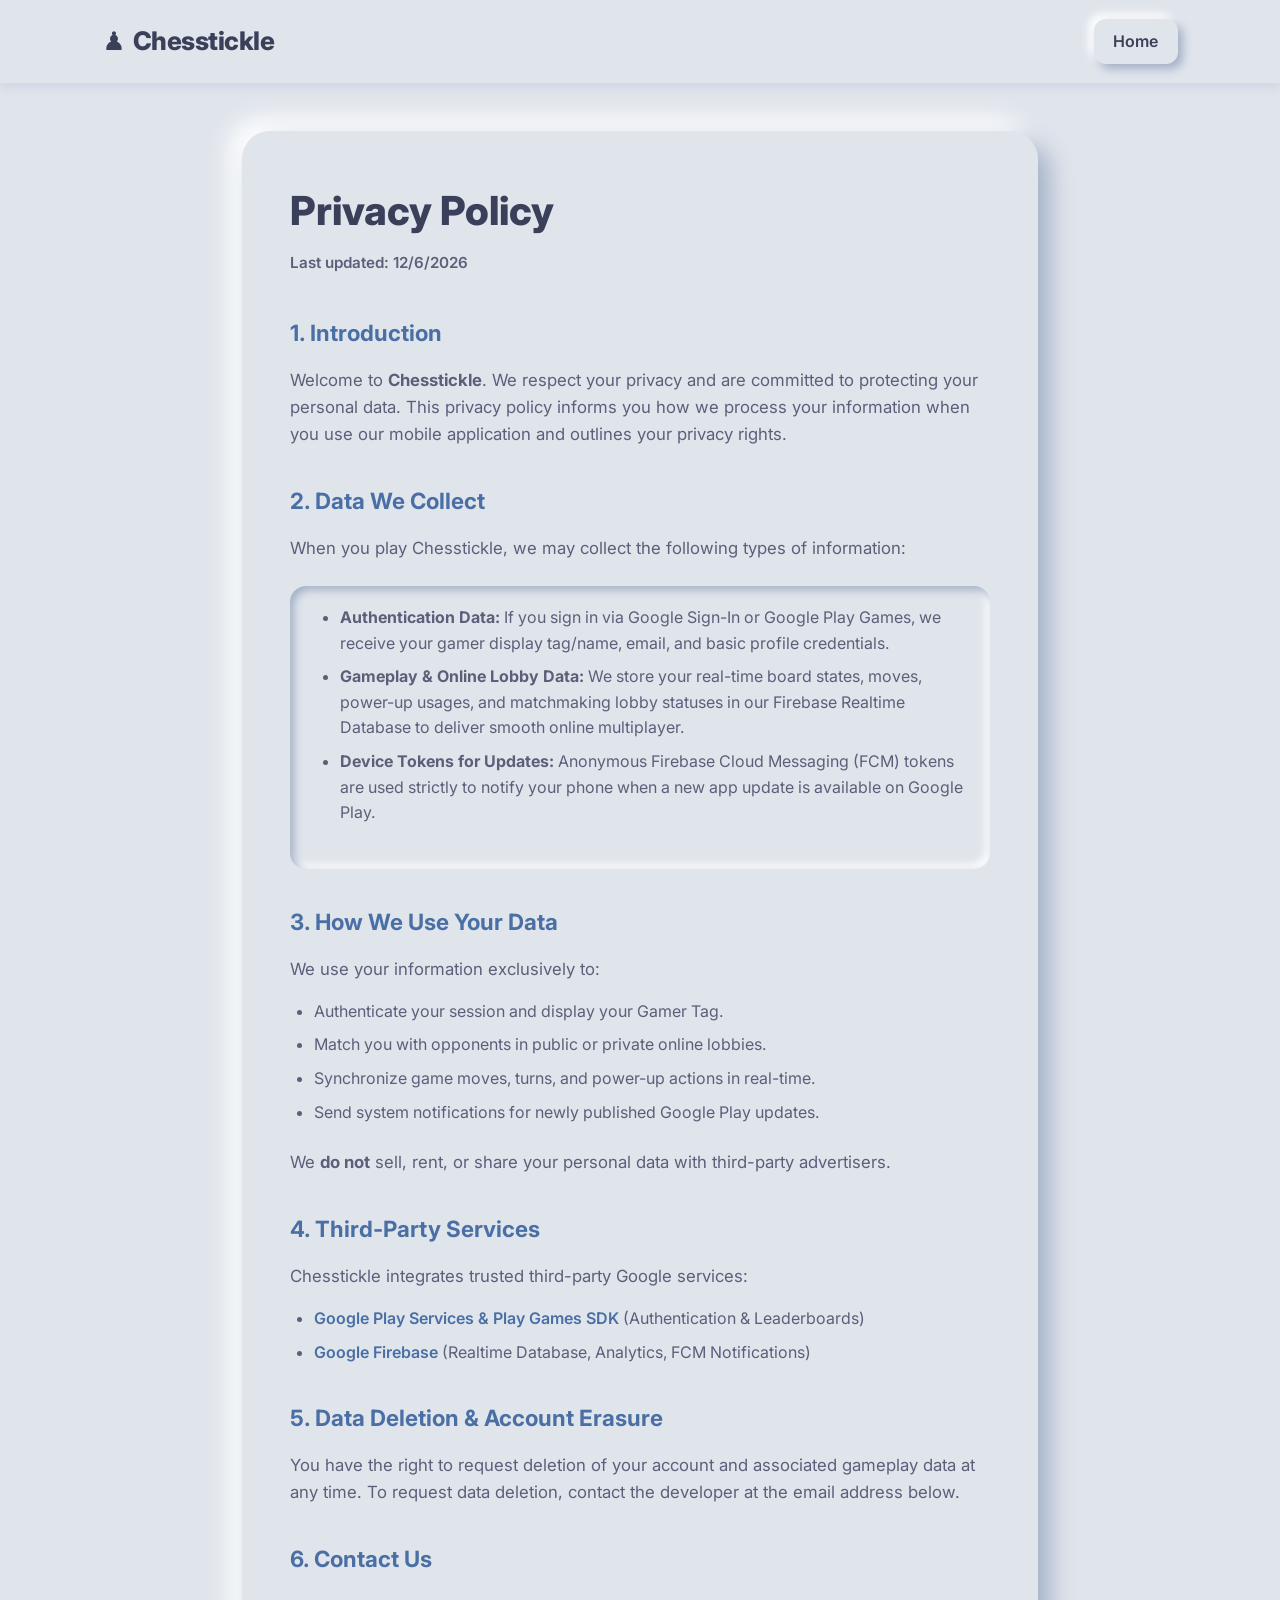
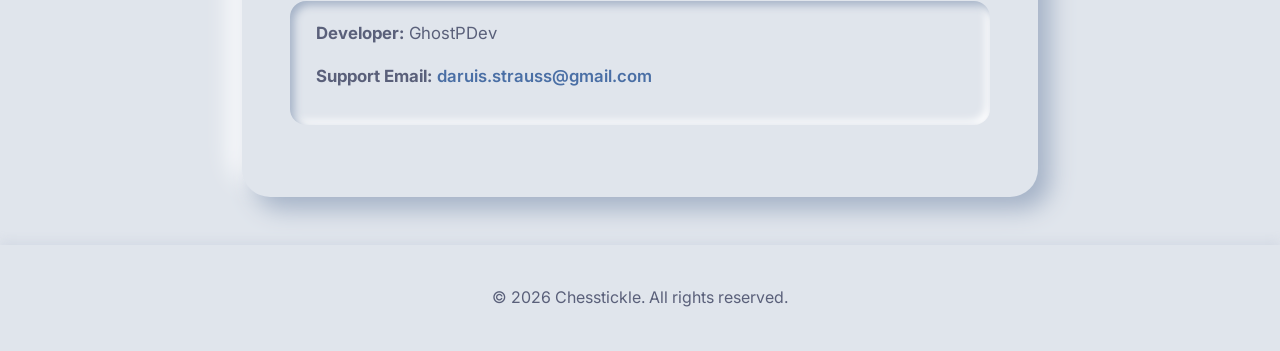
==== privacy.html @ 39d61906 "Update developer name to GhostPDev Contact section in privacy.html and the footer copyright in index" ====
<!DOCTYPE html>
<html lang="en">
<head>
    <meta charset="UTF-8">
    <meta name="viewport" content="width=device-width, initial-scale=1.0">
    <title>Chesstickle - Privacy Policy</title>
    <link rel="stylesheet" href="styles.css">
    <link href="https://fonts.googleapis.com/css2?family=Inter:wght@400;600;700;800&display=swap" rel="stylesheet">
</head>
<body>
    <nav class="navbar">
        <div class="logo">
            <span>♟️</span> Chesstickle
        </div>
        <a href="index.html" class="nav-link">Home</a>
    </nav>

    <main class="container">
        <section class="policy-card">
            <h1>Privacy Policy</h1>
            <p class="last-updated">Last updated: <script>document.write(new Date().toLocaleDateString());</script></p>

            <div class="content">
                <h2>1. Introduction</h2>
                <p>Welcome to <strong>Chesstickle</strong>. We respect your privacy and are committed to protecting your personal data. This privacy policy informs you how we process your information when you use our mobile application and outlines your privacy rights.</p>

                <h2>2. Data We Collect</h2>
                <p>When you play Chesstickle, we may collect the following types of information:</p>
                <div class="neu-inset-box">
                    <ul>
                        <li><strong>Authentication Data:</strong> If you sign in via Google Sign-In or Google Play Games, we receive your gamer display tag/name, email, and basic profile credentials.</li>
                        <li><strong>Gameplay & Online Lobby Data:</strong> We store your real-time board states, moves, power-up usages, and matchmaking lobby statuses in our Firebase Realtime Database to deliver smooth online multiplayer.</li>
                        <li><strong>Device Tokens for Updates:</strong> Anonymous Firebase Cloud Messaging (FCM) tokens are used strictly to notify your phone when a new app update is available on Google Play.</li>
                    </ul>
                </div>

                <h2>3. How We Use Your Data</h2>
                <p>We use your information exclusively to:</p>
                <ul>
                    <li>Authenticate your session and display your Gamer Tag.</li>
                    <li>Match you with opponents in public or private online lobbies.</li>
                    <li>Synchronize game moves, turns, and power-up actions in real-time.</li>
                    <li>Send system notifications for newly published Google Play updates.</li>
                </ul>
                <p>We <strong>do not</strong> sell, rent, or share your personal data with third-party advertisers.</p>

                <h2>4. Third-Party Services</h2>
                <p>Chesstickle integrates trusted third-party Google services:</p>
                <ul>
                    <li><a href="https://policies.google.com/privacy" target="_blank">Google Play Services & Play Games SDK</a> (Authentication & Leaderboards)</li>
                    <li><a href="https://firebase.google.com/support/privacy" target="_blank">Google Firebase</a> (Realtime Database, Analytics, FCM Notifications)</li>
                </ul>

                <h2>5. Data Deletion & Account Erasure</h2>
                <p>You have the right to request deletion of your account and associated gameplay data at any time. To request data deletion, contact the developer at the email address below.</p>

                <h2>6. Contact Us</h2>
                <div class="neu-inset-box">
                    <p><strong>Developer:</strong> GhostPDev</p>
                    <p><strong>Support Email:</strong> <a href="mailto:daruis.strauss@gmail.com">daruis.strauss@gmail.com</a></p>
                </div>
            </div>
        </section>
    </main>

    <footer>
        <p>&copy; <script>document.write(new Date().getFullYear());</script> Chesstickle. All rights reserved.</p>
    </footer>
</body>
</html>
---- styles.css ----
:root {
    --bg-color: #E0E5EC;
    --card-bg: #E0E5EC;
    --text-primary: #3A405A;
    --text-secondary: #5A607A;
    --accent-color: #4A6FA5;
    --accent-hover: #3B5984;
    --light-shadow: #FFFFFF;
    --dark-shadow: #A3B1C6;
    --green-accent: #2E7D32;
}

* {
    margin: 0;
    padding: 0;
    box-sizing: border-box;
}

body {
    font-family: 'Inter', system-ui, -apple-system, sans-serif;
    background-color: var(--bg-color);
    color: var(--text-primary);
    line-height: 1.6;
    min-height: 100vh;
    display: flex;
    flex-direction: column;
}

/* Navbar */
.navbar {
    display: flex;
    justify-content: space-between;
    align-items: center;
    padding: 1.2rem 8%;
    background-color: var(--bg-color);
    box-shadow: 0 4px 10px rgba(163, 177, 198, 0.3);
    position: sticky;
    top: 0;
    z-index: 100;
}

.logo {
    font-size: 1.6rem;
    font-weight: 800;
    color: var(--text-primary);
    letter-spacing: -0.5px;
    display: flex;
    align-items: center;
    gap: 8px;
}

.nav-link {
    color: var(--text-primary);
    text-decoration: none;
    font-weight: 600;
    padding: 0.6rem 1.2rem;
    border-radius: 12px;
    background: var(--bg-color);
    box-shadow: 5px 5px 10px var(--dark-shadow), -5px -5px 10px var(--light-shadow);
    transition: all 0.2s ease;
}

.nav-link:hover {
    box-shadow: inset 3px 3px 6px var(--dark-shadow), inset -3px -3px 6px var(--light-shadow);
    color: var(--accent-color);
}

/* Hero Section */
.hero {
    display: flex;
    align-items: center;
    justify-content: space-between;
    padding: 4rem 8%;
    flex: 1;
    gap: 3rem;
}

.hero-content {
    flex: 1;
    max-width: 600px;
}

.hero-title {
    font-size: 3.2rem;
    line-height: 1.2;
    margin-bottom: 1.5rem;
    font-weight: 800;
    color: var(--text-primary);
}

.highlight {
    color: var(--accent-color);
}

.hero-subtitle {
    font-size: 1.2rem;
    color: var(--text-secondary);
    margin-bottom: 2.5rem;
}

.btn {
    display: inline-block;
    padding: 1.1rem 2.2rem;
    border-radius: 16px;
    font-weight: 700;
    font-size: 1.1rem;
    text-decoration: none;
    transition: all 0.2s ease;
    cursor: pointer;
}

.btn-primary {
    background: var(--bg-color);
    color: var(--accent-color);
    box-shadow: 6px 6px 12px var(--dark-shadow), -6px -6px 12px var(--light-shadow);
}

.btn-primary:hover {
    box-shadow: inset 4px 4px 8px var(--dark-shadow), inset -4px -4px 8px var(--light-shadow);
    color: var(--accent-hover);
}

/* Neumorphic Phone Mockup */
.hero-image {
    flex: 1;
    display: flex;
    justify-content: center;
}

.mockup {
    width: 310px;
    height: 620px;
    background-color: var(--bg-color);
    border-radius: 44px;
    padding: 16px;
    box-shadow: 12px 12px 24px var(--dark-shadow), -12px -12px 24px var(--light-shadow);
    display: flex;
    align-items: center;
    justify-content: center;
}

.mockup-screen {
    width: 100%;
    height: 100%;
    background-color: #E0E5EC;
    border-radius: 32px;
    overflow: hidden;
    display: flex;
    flex-direction: column;
    align-items: center;
    justify-content: center;
    padding: 20px;
    box-shadow: inset 5px 5px 10px var(--dark-shadow), inset -5px -5px 10px var(--light-shadow);
}

.mockup-board {
    width: 230px;
    height: 230px;
    background: repeating-conic-gradient(
        #F0D9B5 0 90deg, 
        #B58863 0 180deg
    ) 0 0 / 57.5px 57.5px;
    border-radius: 16px;
    box-shadow: 6px 6px 12px var(--dark-shadow), -6px -6px 12px var(--light-shadow);
    transition: transform 0.4s cubic-bezier(0.175, 0.885, 0.32, 1.275);
}

.mockup-board:hover {
    transform: scale(1.05);
}

/* Policy Content */
.container {
    max-width: 860px;
    margin: 0 auto;
    padding: 3rem 2rem;
    flex: 1;
}

.policy-card {
    background-color: var(--bg-color);
    padding: 3rem;
    border-radius: 28px;
    box-shadow: 12px 12px 24px var(--dark-shadow), -12px -12px 24px var(--light-shadow);
}

.policy-card h1 {
    font-size: 2.5rem;
    font-weight: 800;
    margin-bottom: 0.5rem;
    color: var(--text-primary);
}

.last-updated {
    color: var(--text-secondary);
    margin-bottom: 2.5rem;
    font-size: 0.95rem;
    font-weight: 600;
}

.content h2 {
    color: var(--accent-color);
    margin: 2.2rem 0 1rem;
    font-size: 1.4rem;
    font-weight: 700;
}

.content p {
    margin-bottom: 1rem;
    color: var(--text-secondary);
    font-size: 1.05rem;
}

.content ul {
    margin-bottom: 1.5rem;
    padding-left: 1.5rem;
    color: var(--text-secondary);
}

.content li {
    margin-bottom: 0.5rem;
}

.content a {
    color: var(--accent-color);
    text-decoration: none;
    font-weight: 600;
}

.content a:hover {
    text-decoration: underline;
}

/* Neumorphic Callout Card */
.neu-inset-box {
    background: var(--bg-color);
    padding: 1.2rem 1.6rem;
    border-radius: 16px;
    box-shadow: inset 4px 4px 8px var(--dark-shadow), inset -4px -4px 8px var(--light-shadow);
    margin: 1.5rem 0;
}

/* Footer */
footer {
    text-align: center;
    padding: 2.5rem 2rem;
    color: var(--text-secondary);
    background-color: var(--bg-color);
    box-shadow: 0 -4px 10px rgba(163, 177, 198, 0.2);
    margin-top: auto;
}

.footer-links {
    margin-top: 1rem;
}

.footer-links a {
    color: var(--text-secondary);
    text-decoration: none;
    font-weight: 600;
    font-size: 0.95rem;
}

.footer-links a:hover {
    color: var(--accent-color);
}

/* Responsive */
@media (max-width: 768px) {
    .hero {
        flex-direction: column;
        text-align: center;
        padding: 2rem 5%;
    }
    
    .hero-title {
        font-size: 2.4rem;
    }
    
    .mockup {
        width: 270px;
        height: 540px;
    }

    .policy-card {
        padding: 1.8rem;
    }
}
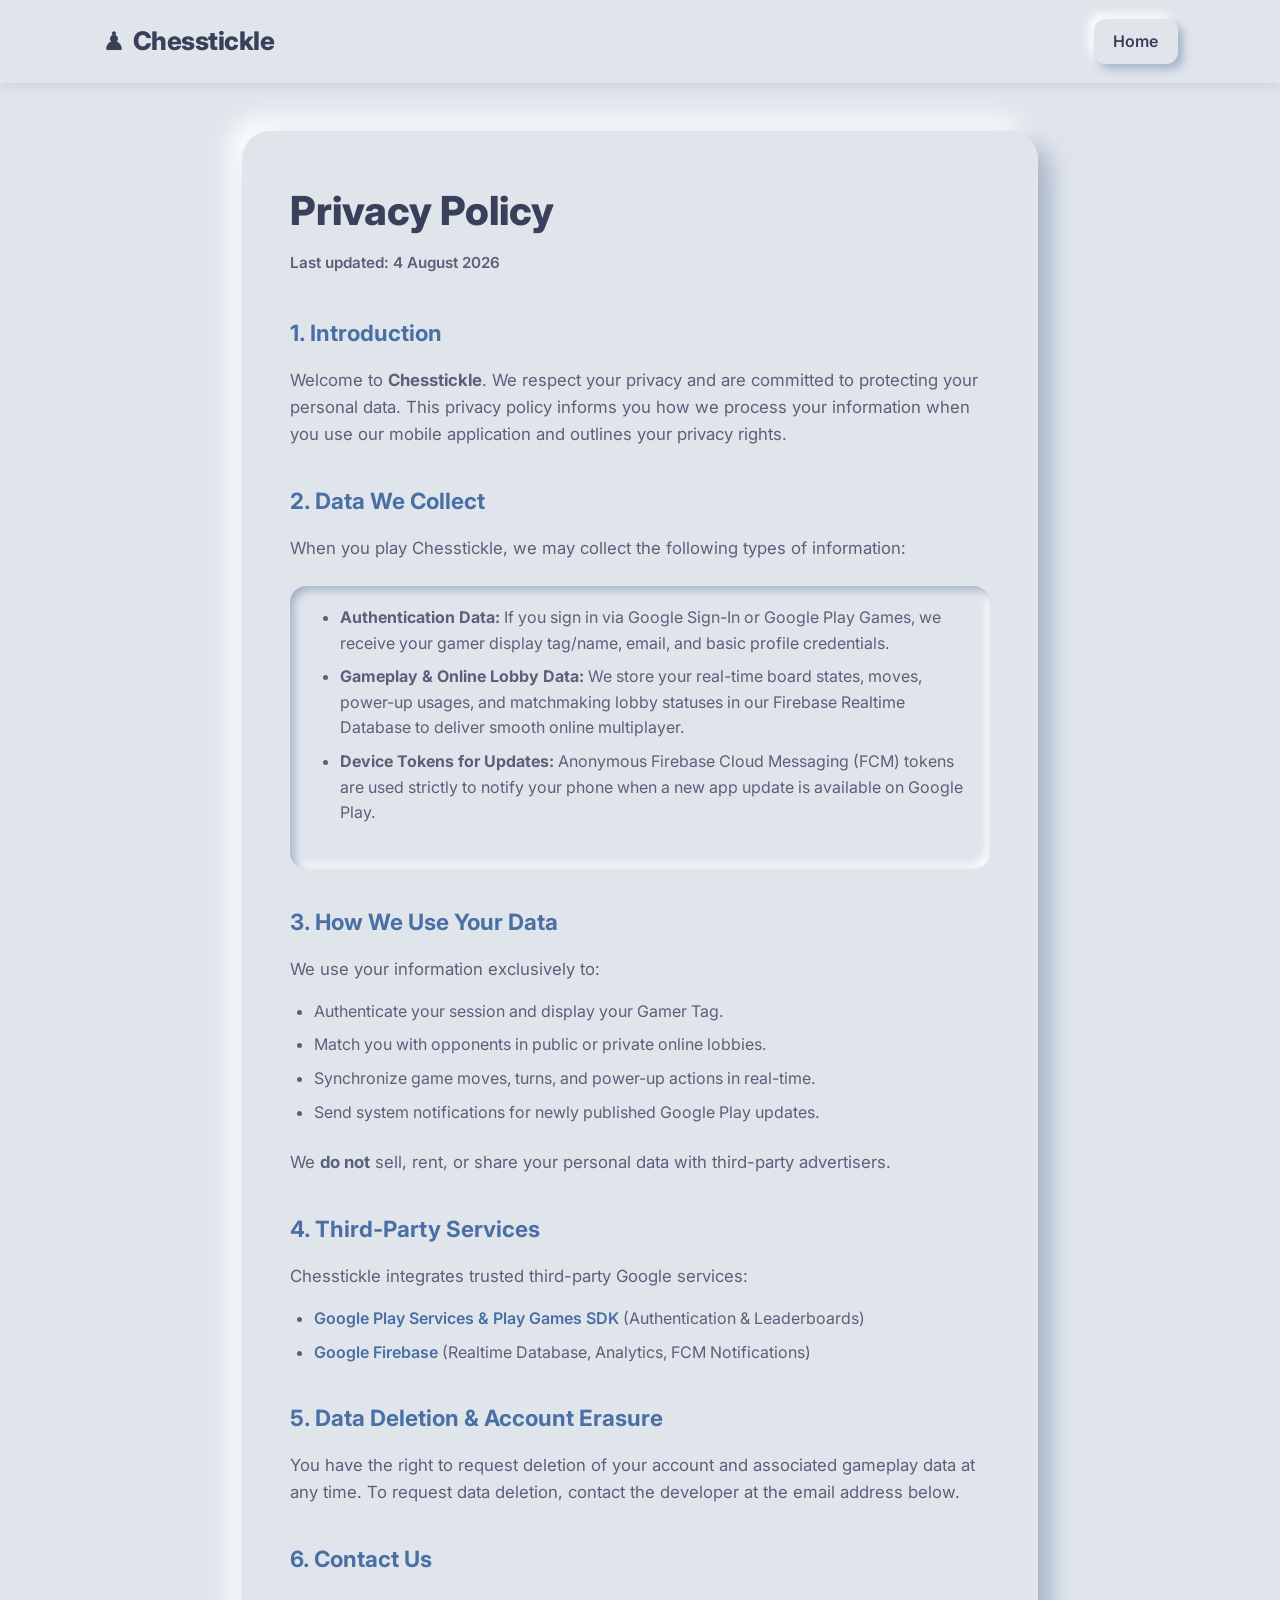
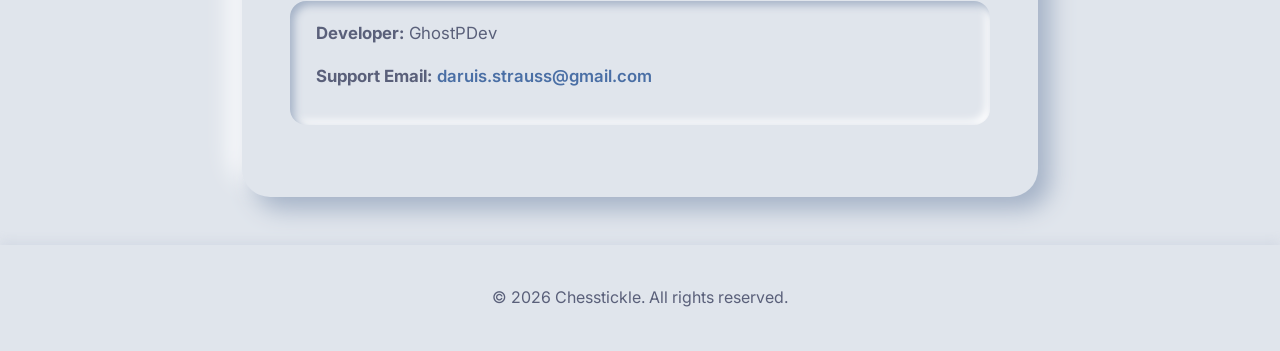
==== commit 87285966: "Stop the policy claiming it was updated today, every day The date came from document.write(new Date(" ====
--- a/privacy.html
+++ b/privacy.html
@@ -18,7 +18,7 @@
     <main class="container">
         <section class="policy-card">
             <h1>Privacy Policy</h1>
-            <p class="last-updated">Last updated: <script>document.write(new Date().toLocaleDateString());</script></p>
+            <p class="last-updated">Last updated: 4 August 2026</p>
 
             <div class="content">
                 <h2>1. Introduction</h2>
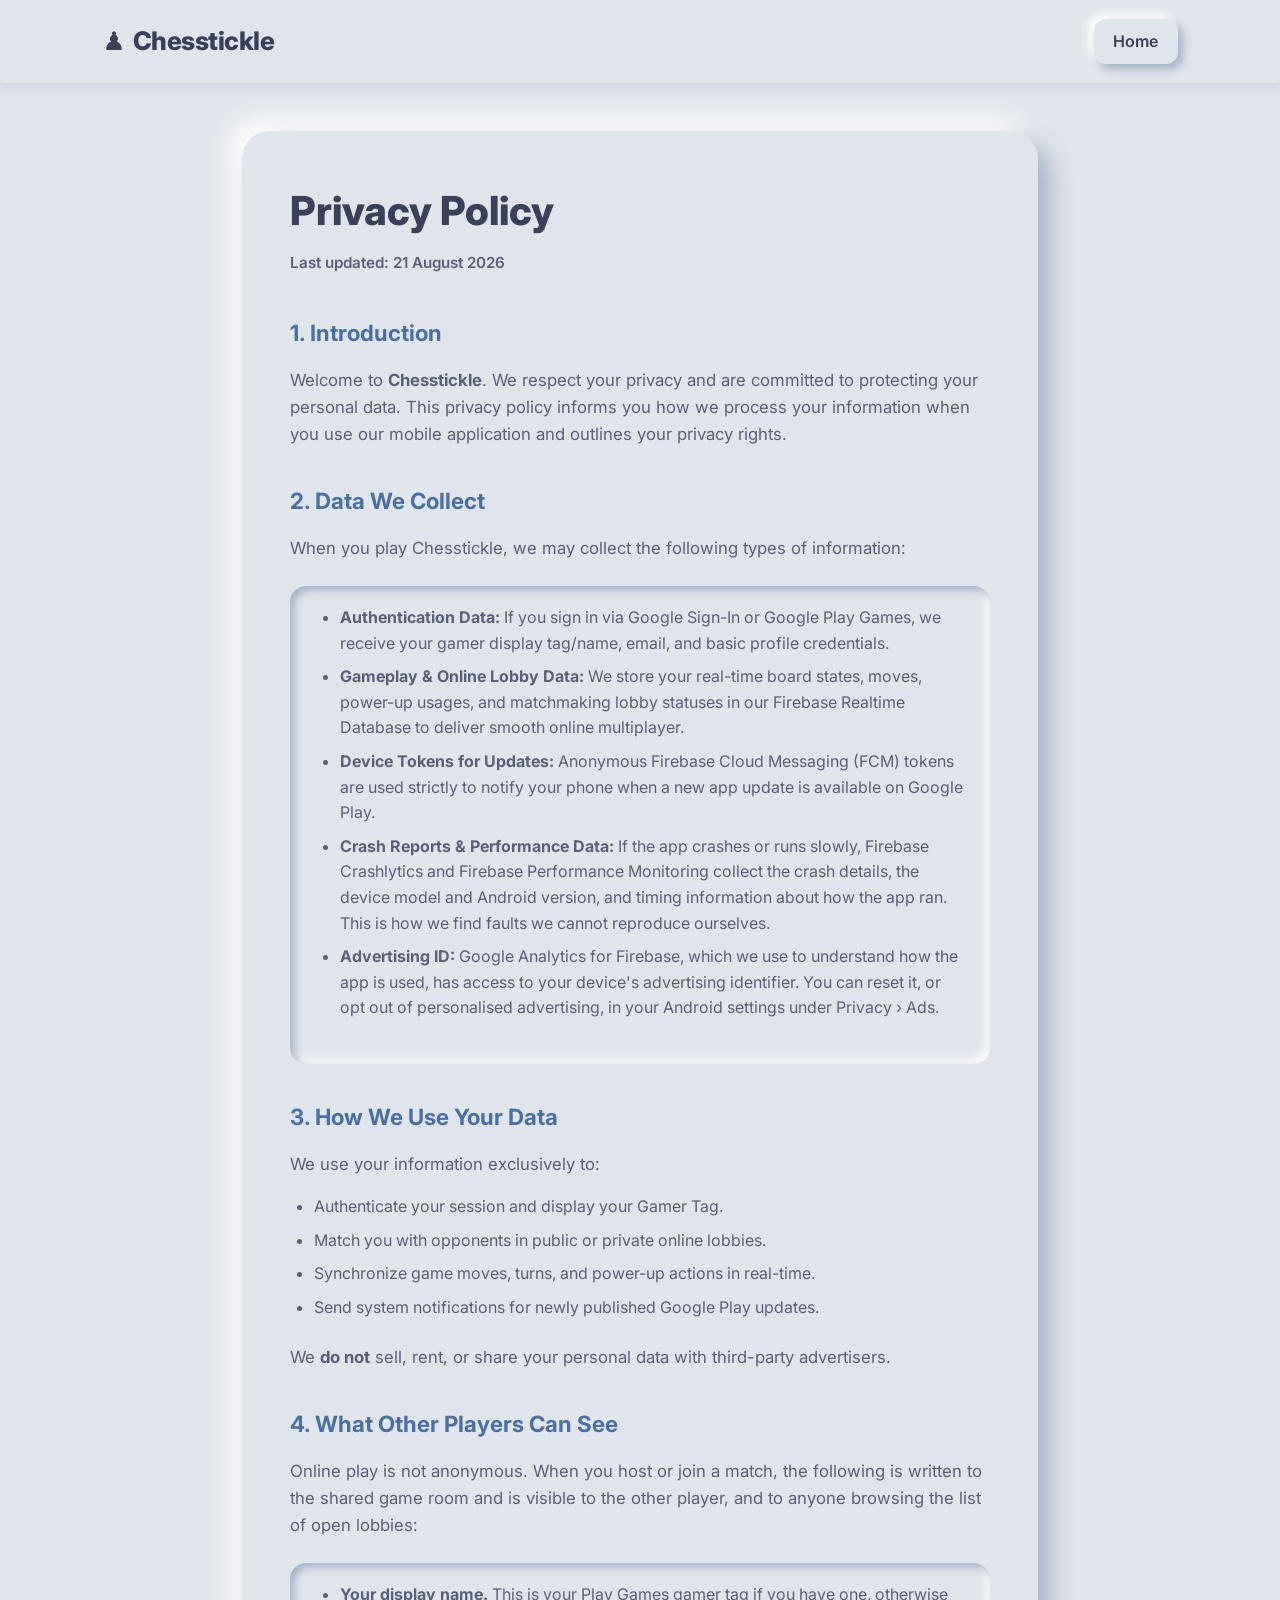
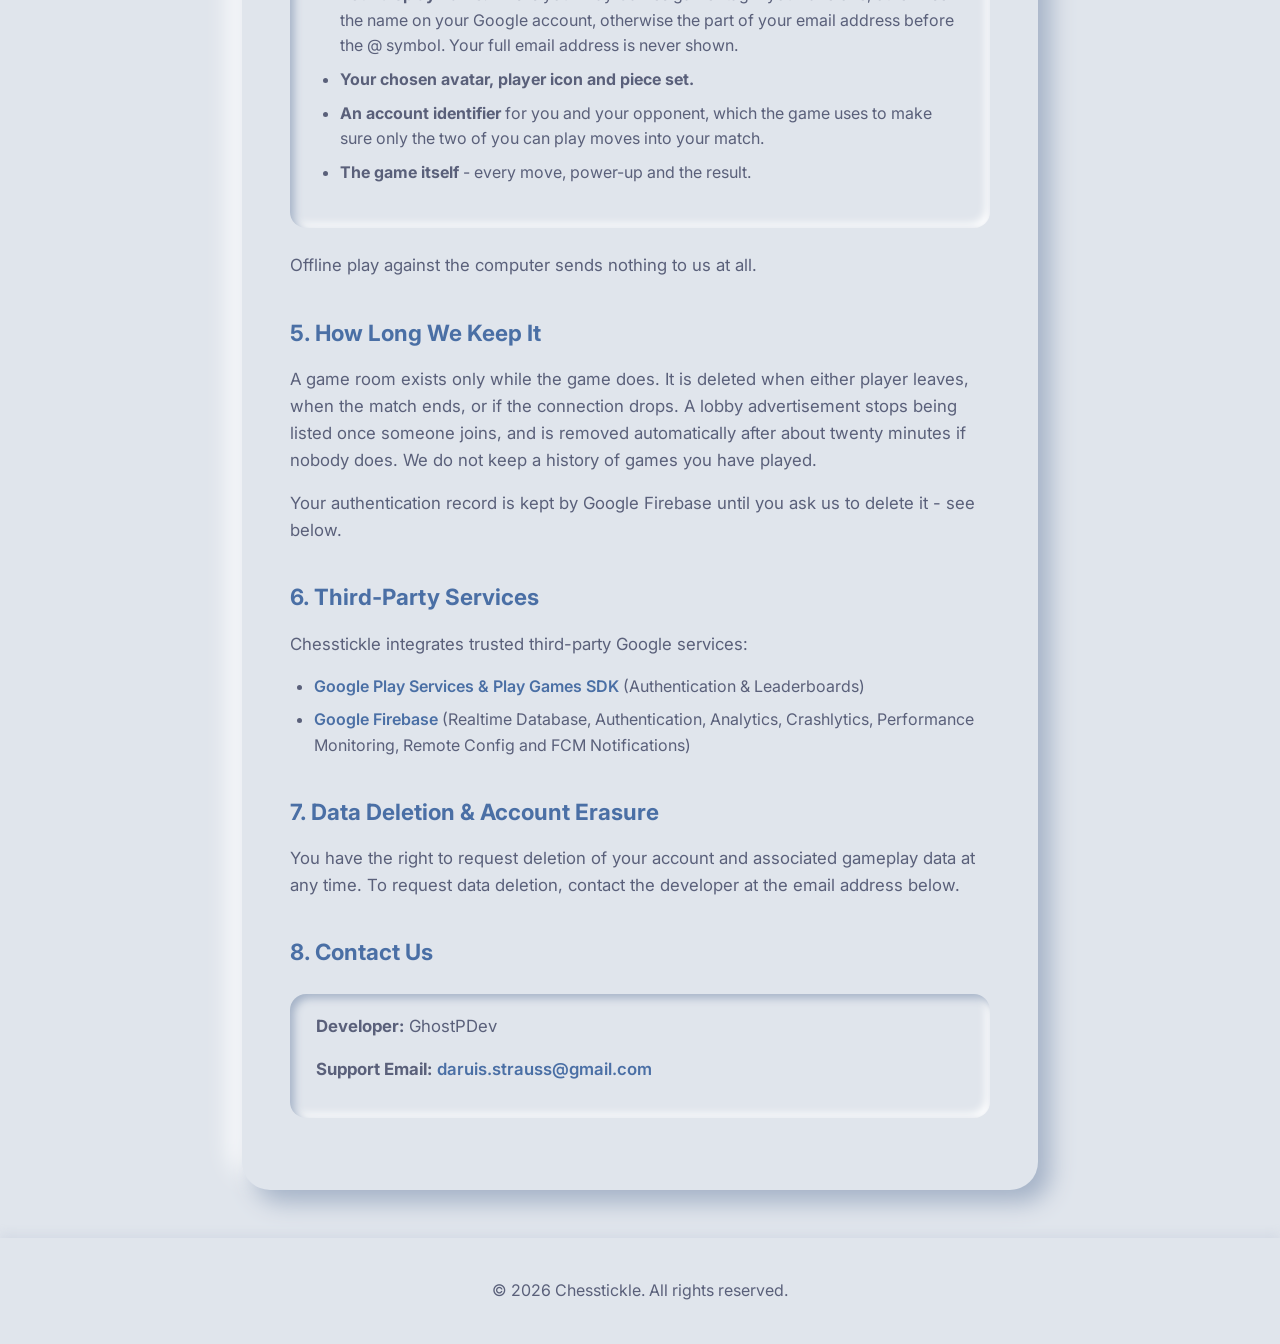
==== commit 25cf3baa: "Disclose what the app actually collects, and what opponents see Three things the policy was silent a" ====
--- a/privacy.html
+++ b/privacy.html
@@ -18,7 +18,7 @@
     <main class="container">
         <section class="policy-card">
             <h1>Privacy Policy</h1>
-            <p class="last-updated">Last updated: 4 August 2026</p>
+            <p class="last-updated">Last updated: 21 August 2026</p>
 
             <div class="content">
                 <h2>1. Introduction</h2>
@@ -31,6 +31,8 @@
                         <li><strong>Authentication Data:</strong> If you sign in via Google Sign-In or Google Play Games, we receive your gamer display tag/name, email, and basic profile credentials.</li>
                         <li><strong>Gameplay & Online Lobby Data:</strong> We store your real-time board states, moves, power-up usages, and matchmaking lobby statuses in our Firebase Realtime Database to deliver smooth online multiplayer.</li>
                         <li><strong>Device Tokens for Updates:</strong> Anonymous Firebase Cloud Messaging (FCM) tokens are used strictly to notify your phone when a new app update is available on Google Play.</li>
+                        <li><strong>Crash Reports &amp; Performance Data:</strong> If the app crashes or runs slowly, Firebase Crashlytics and Firebase Performance Monitoring collect the crash details, the device model and Android version, and timing information about how the app ran. This is how we find faults we cannot reproduce ourselves.</li>
+                        <li><strong>Advertising ID:</strong> Google Analytics for Firebase, which we use to understand how the app is used, has access to your device's advertising identifier. You can reset it, or opt out of personalised advertising, in your Android settings under Privacy &rsaquo; Ads.</li>
                     </ul>
                 </div>
 
@@ -44,17 +46,33 @@
                 </ul>
                 <p>We <strong>do not</strong> sell, rent, or share your personal data with third-party advertisers.</p>
 
-                <h2>4. Third-Party Services</h2>
+                <h2>4. What Other Players Can See</h2>
+                <p>Online play is not anonymous. When you host or join a match, the following is written to the shared game room and is visible to the other player, and to anyone browsing the list of open lobbies:</p>
+                <div class="neu-inset-box">
+                    <ul>
+                        <li><strong>Your display name.</strong> This is your Play Games gamer tag if you have one, otherwise the name on your Google account, otherwise the part of your email address before the @ symbol. Your full email address is never shown.</li>
+                        <li><strong>Your chosen avatar, player icon and piece set.</strong></li>
+                        <li><strong>An account identifier</strong> for you and your opponent, which the game uses to make sure only the two of you can play moves into your match.</li>
+                        <li><strong>The game itself</strong> - every move, power-up and the result.</li>
+                    </ul>
+                </div>
+                <p>Offline play against the computer sends nothing to us at all.</p>
+
+                <h2>5. How Long We Keep It</h2>
+                <p>A game room exists only while the game does. It is deleted when either player leaves, when the match ends, or if the connection drops. A lobby advertisement stops being listed once someone joins, and is removed automatically after about twenty minutes if nobody does. We do not keep a history of games you have played.</p>
+                <p>Your authentication record is kept by Google Firebase until you ask us to delete it - see below.</p>
+
+                <h2>6. Third-Party Services</h2>
                 <p>Chesstickle integrates trusted third-party Google services:</p>
                 <ul>
                     <li><a href="https://policies.google.com/privacy" target="_blank">Google Play Services & Play Games SDK</a> (Authentication & Leaderboards)</li>
-                    <li><a href="https://firebase.google.com/support/privacy" target="_blank">Google Firebase</a> (Realtime Database, Analytics, FCM Notifications)</li>
+                    <li><a href="https://firebase.google.com/support/privacy" target="_blank">Google Firebase</a> (Realtime Database, Authentication, Analytics, Crashlytics, Performance Monitoring, Remote Config and FCM Notifications)</li>
                 </ul>
 
-                <h2>5. Data Deletion & Account Erasure</h2>
+                <h2>7. Data Deletion & Account Erasure</h2>
                 <p>You have the right to request deletion of your account and associated gameplay data at any time. To request data deletion, contact the developer at the email address below.</p>
 
-                <h2>6. Contact Us</h2>
+                <h2>8. Contact Us</h2>
                 <div class="neu-inset-box">
                     <p><strong>Developer:</strong> GhostPDev</p>
                     <p><strong>Support Email:</strong> <a href="mailto:daruis.strauss@gmail.com">daruis.strauss@gmail.com</a></p>
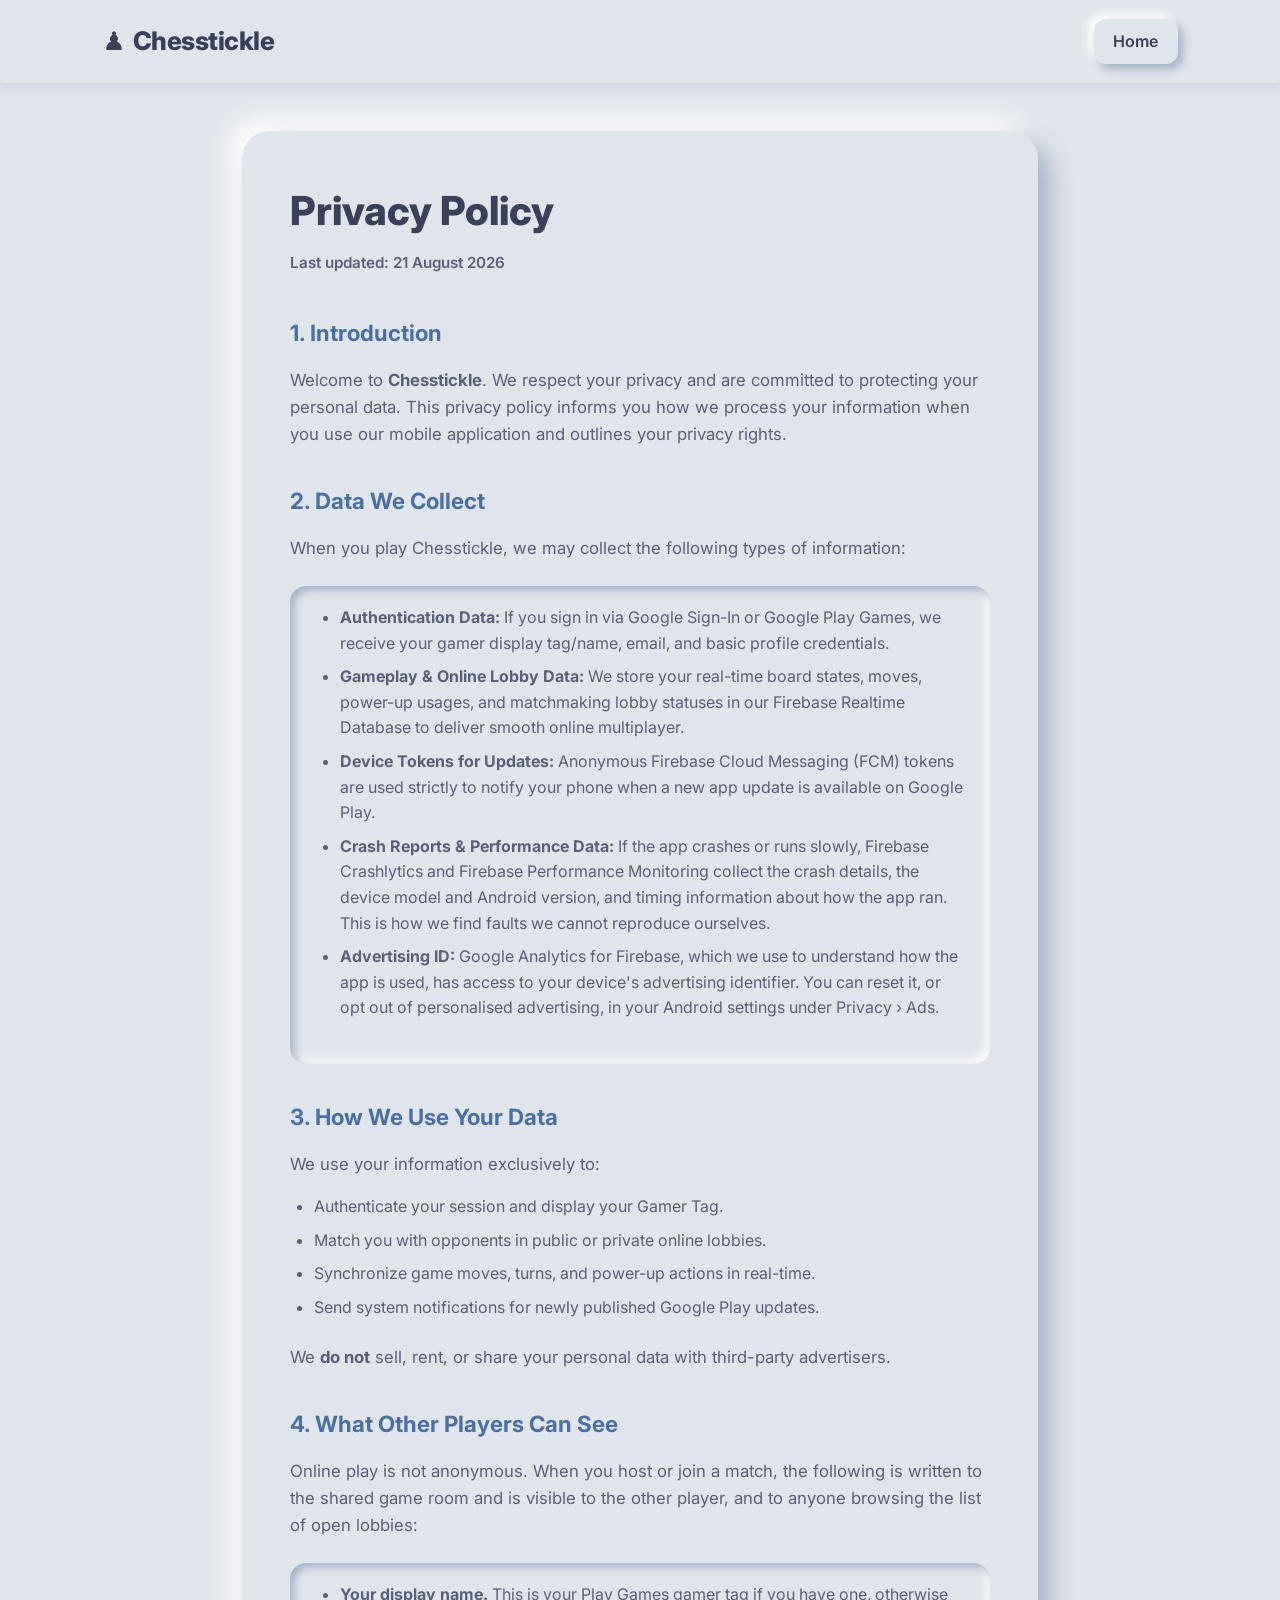
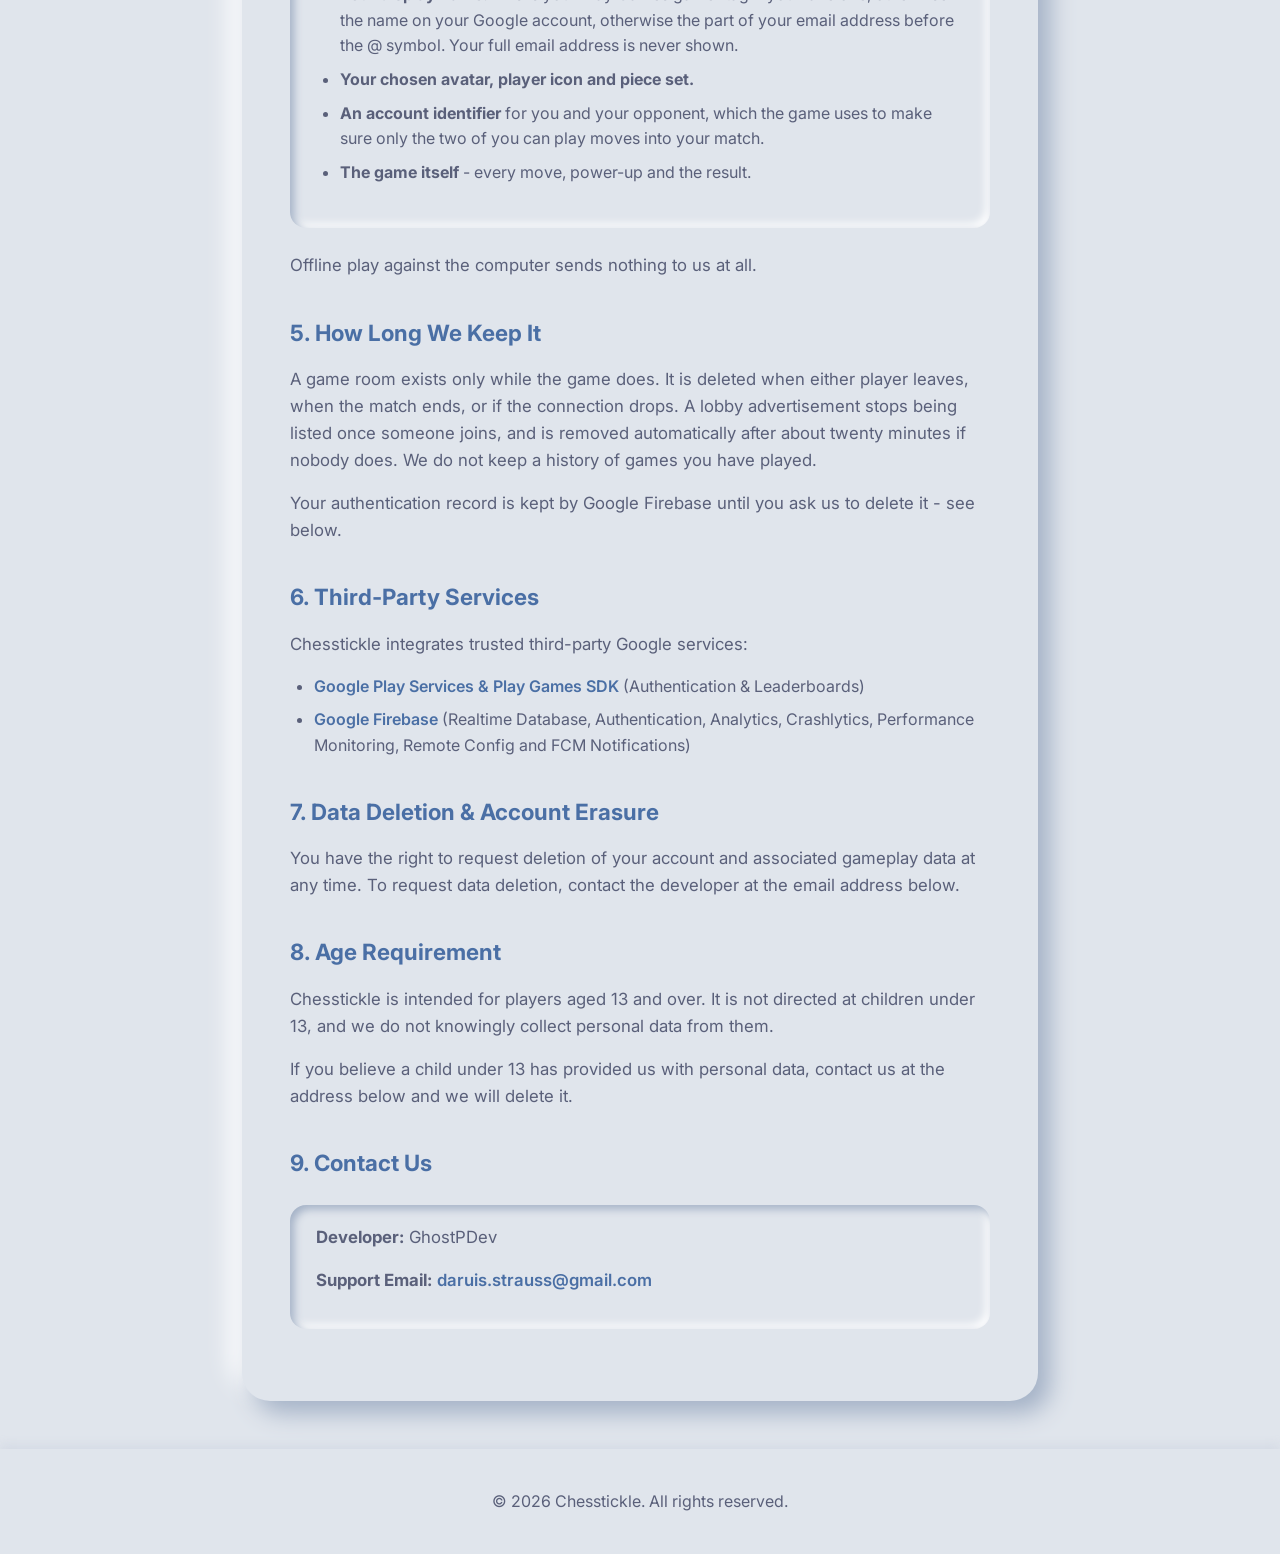
==== commit bf5aa6c2: "State the 13+ age requirement The policy said nothing about age. With the target audience set to 13 " ====
--- a/privacy.html
+++ b/privacy.html
@@ -72,7 +72,11 @@
                 <h2>7. Data Deletion & Account Erasure</h2>
                 <p>You have the right to request deletion of your account and associated gameplay data at any time. To request data deletion, contact the developer at the email address below.</p>
 
-                <h2>8. Contact Us</h2>
+                <h2>8. Age Requirement</h2>
+                <p>Chesstickle is intended for players aged 13 and over. It is not directed at children under 13, and we do not knowingly collect personal data from them.</p>
+                <p>If you believe a child under 13 has provided us with personal data, contact us at the address below and we will delete it.</p>
+
+                <h2>9. Contact Us</h2>
                 <div class="neu-inset-box">
                     <p><strong>Developer:</strong> GhostPDev</p>
                     <p><strong>Support Email:</strong> <a href="mailto:daruis.strauss@gmail.com">daruis.strauss@gmail.com</a></p>
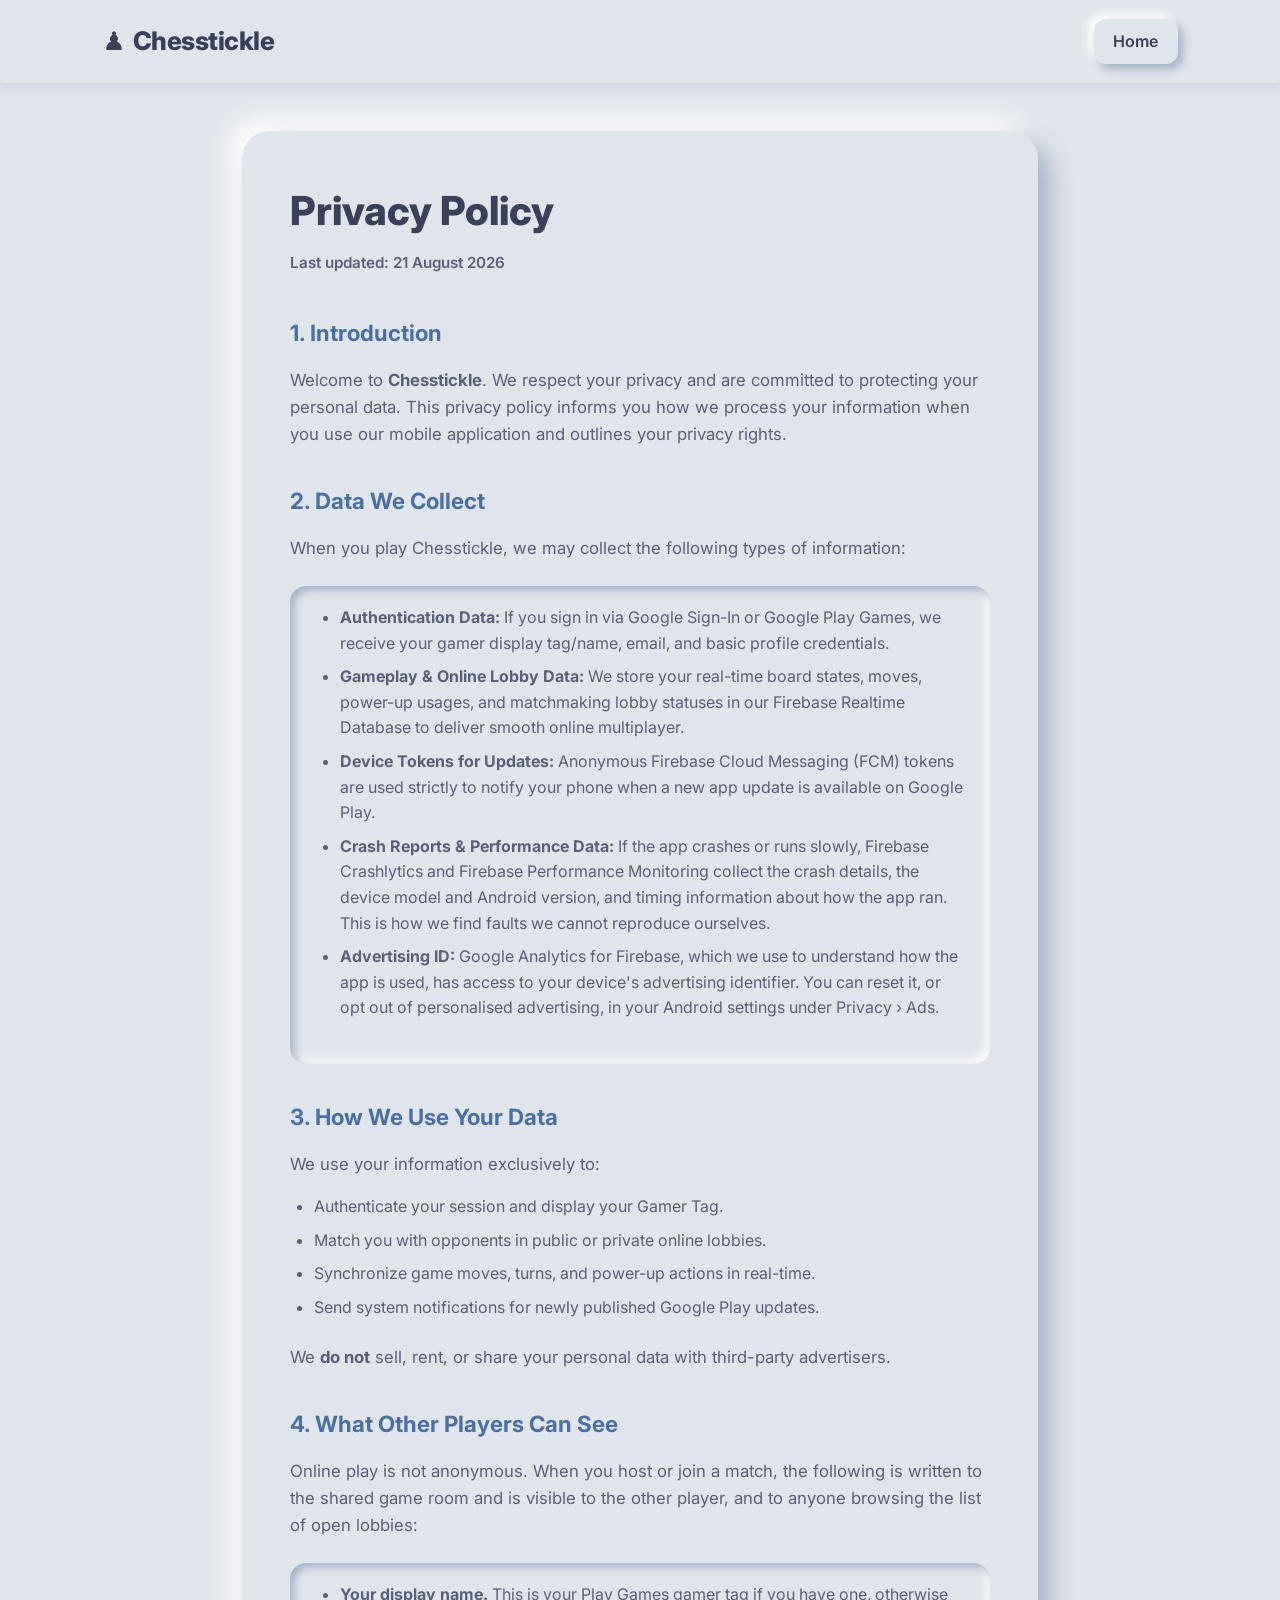
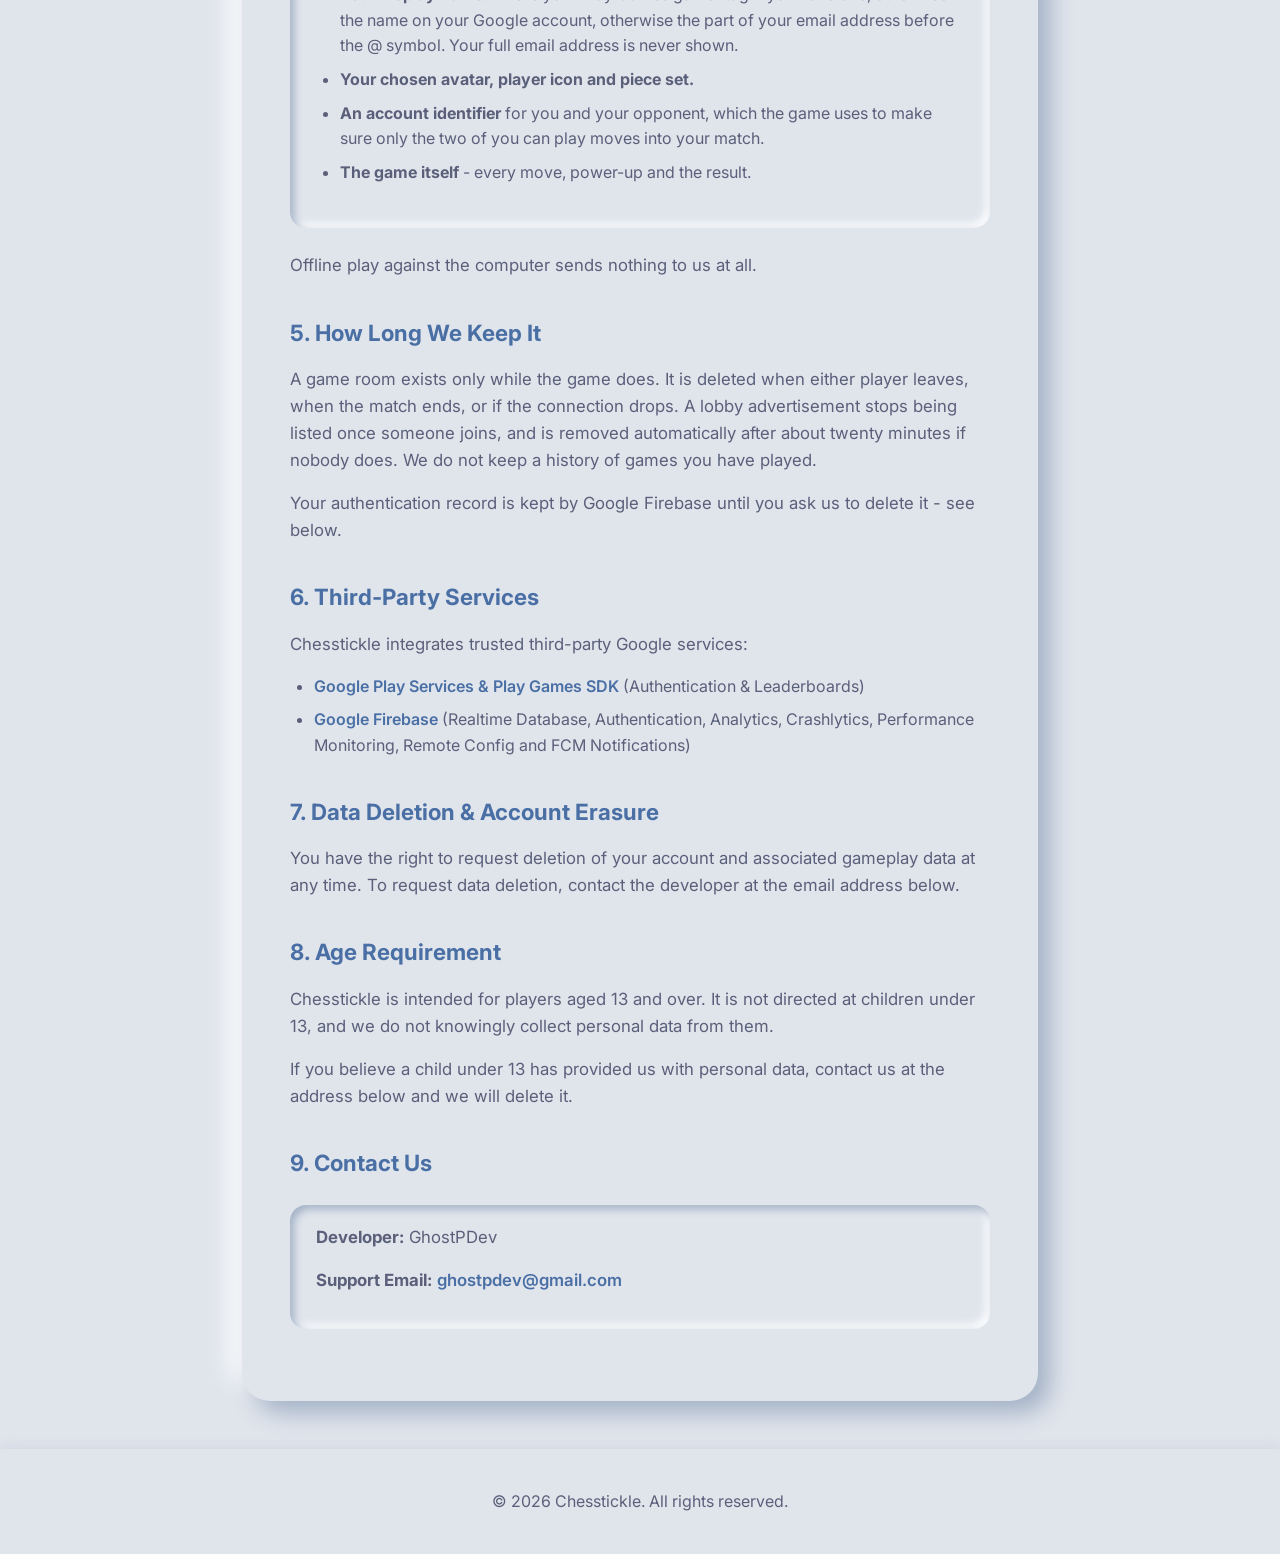
==== commit 07265016: "Point the support address at ghostpdev@gmail.com Matches the listing's contact email and the copy of" ====
--- a/privacy.html
+++ b/privacy.html
@@ -69,7 +69,7 @@
                     <li><a href="https://firebase.google.com/support/privacy" target="_blank">Google Firebase</a> (Realtime Database, Authentication, Analytics, Crashlytics, Performance Monitoring, Remote Config and FCM Notifications)</li>
                 </ul>
 
-                <h2>7. Data Deletion & Account Erasure</h2>
+                <h2 id="data-deletion">7. Data Deletion & Account Erasure</h2>
                 <p>You have the right to request deletion of your account and associated gameplay data at any time. To request data deletion, contact the developer at the email address below.</p>
 
                 <h2>8. Age Requirement</h2>
@@ -79,7 +79,7 @@
                 <h2>9. Contact Us</h2>
                 <div class="neu-inset-box">
                     <p><strong>Developer:</strong> GhostPDev</p>
-                    <p><strong>Support Email:</strong> <a href="mailto:daruis.strauss@gmail.com">daruis.strauss@gmail.com</a></p>
+                    <p><strong>Support Email:</strong> <a href="mailto:ghostpdev@gmail.com">ghostpdev@gmail.com</a></p>
                 </div>
             </div>
         </section>
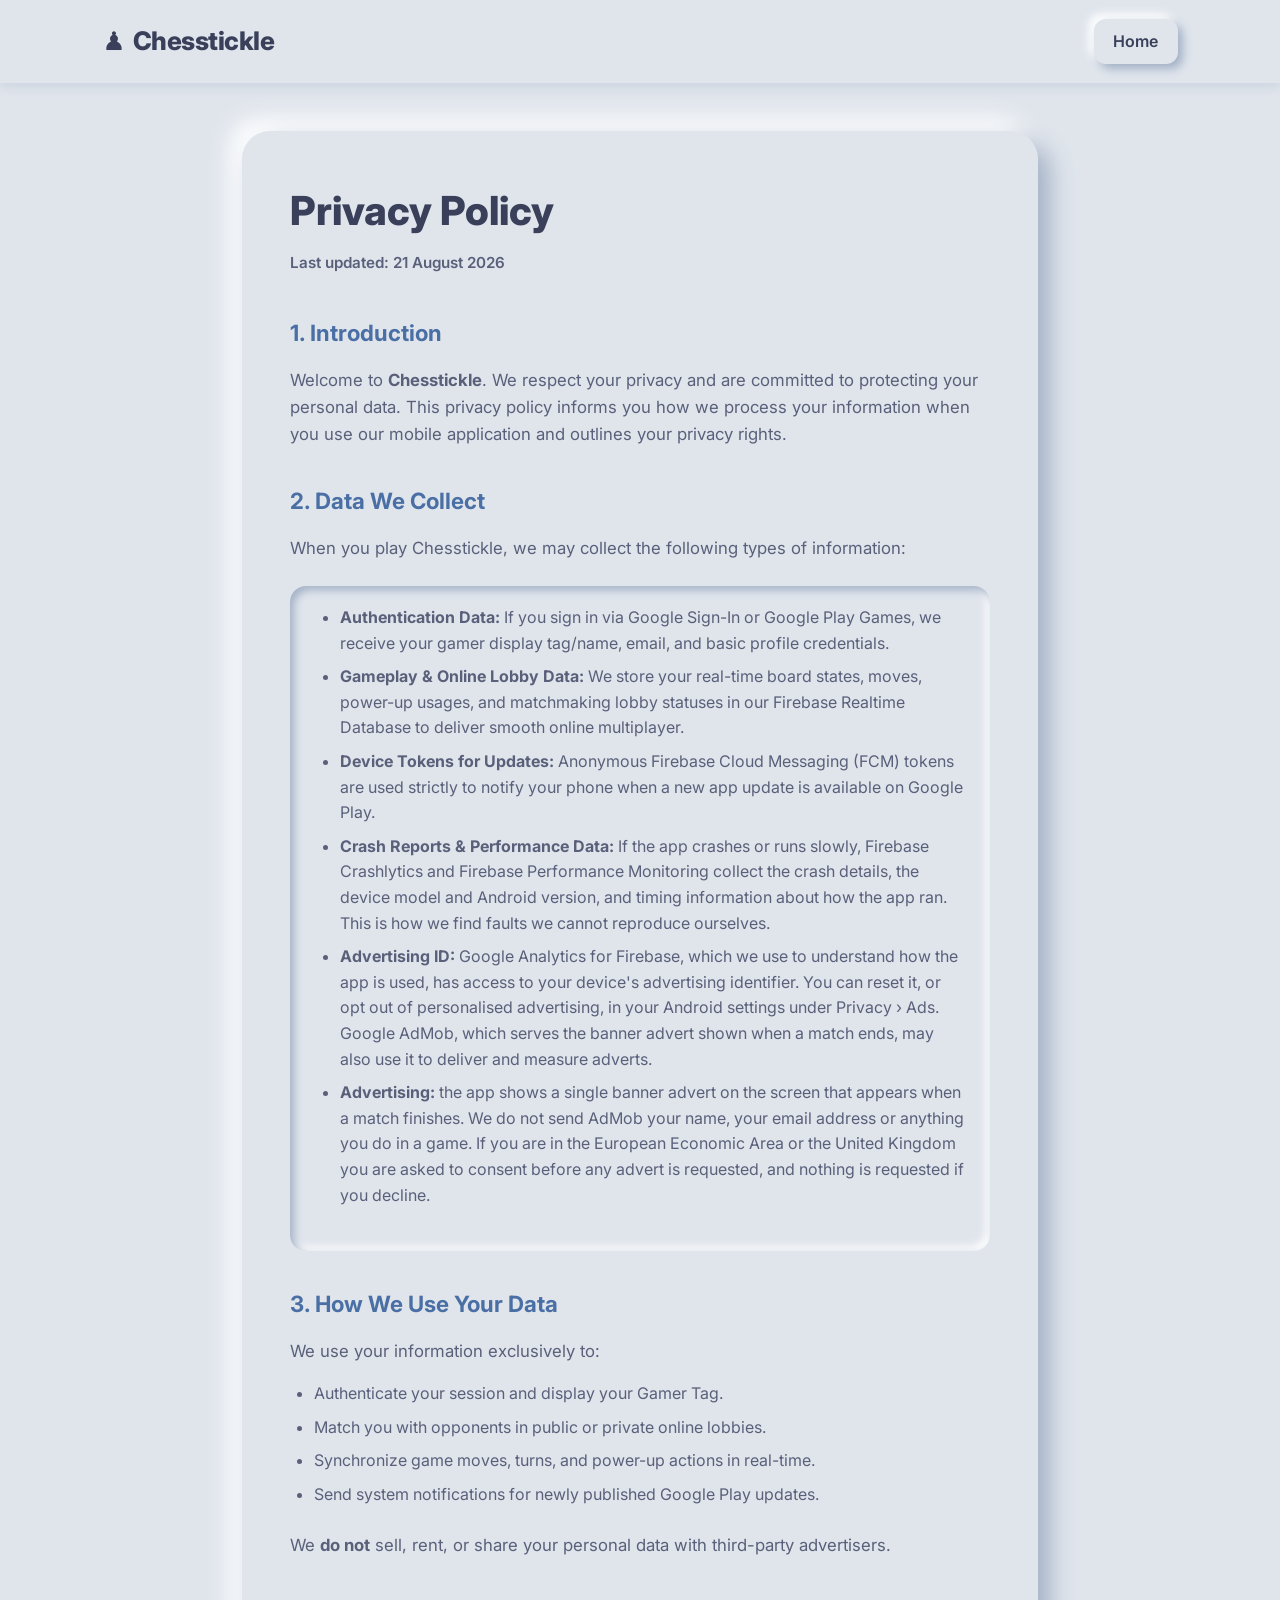
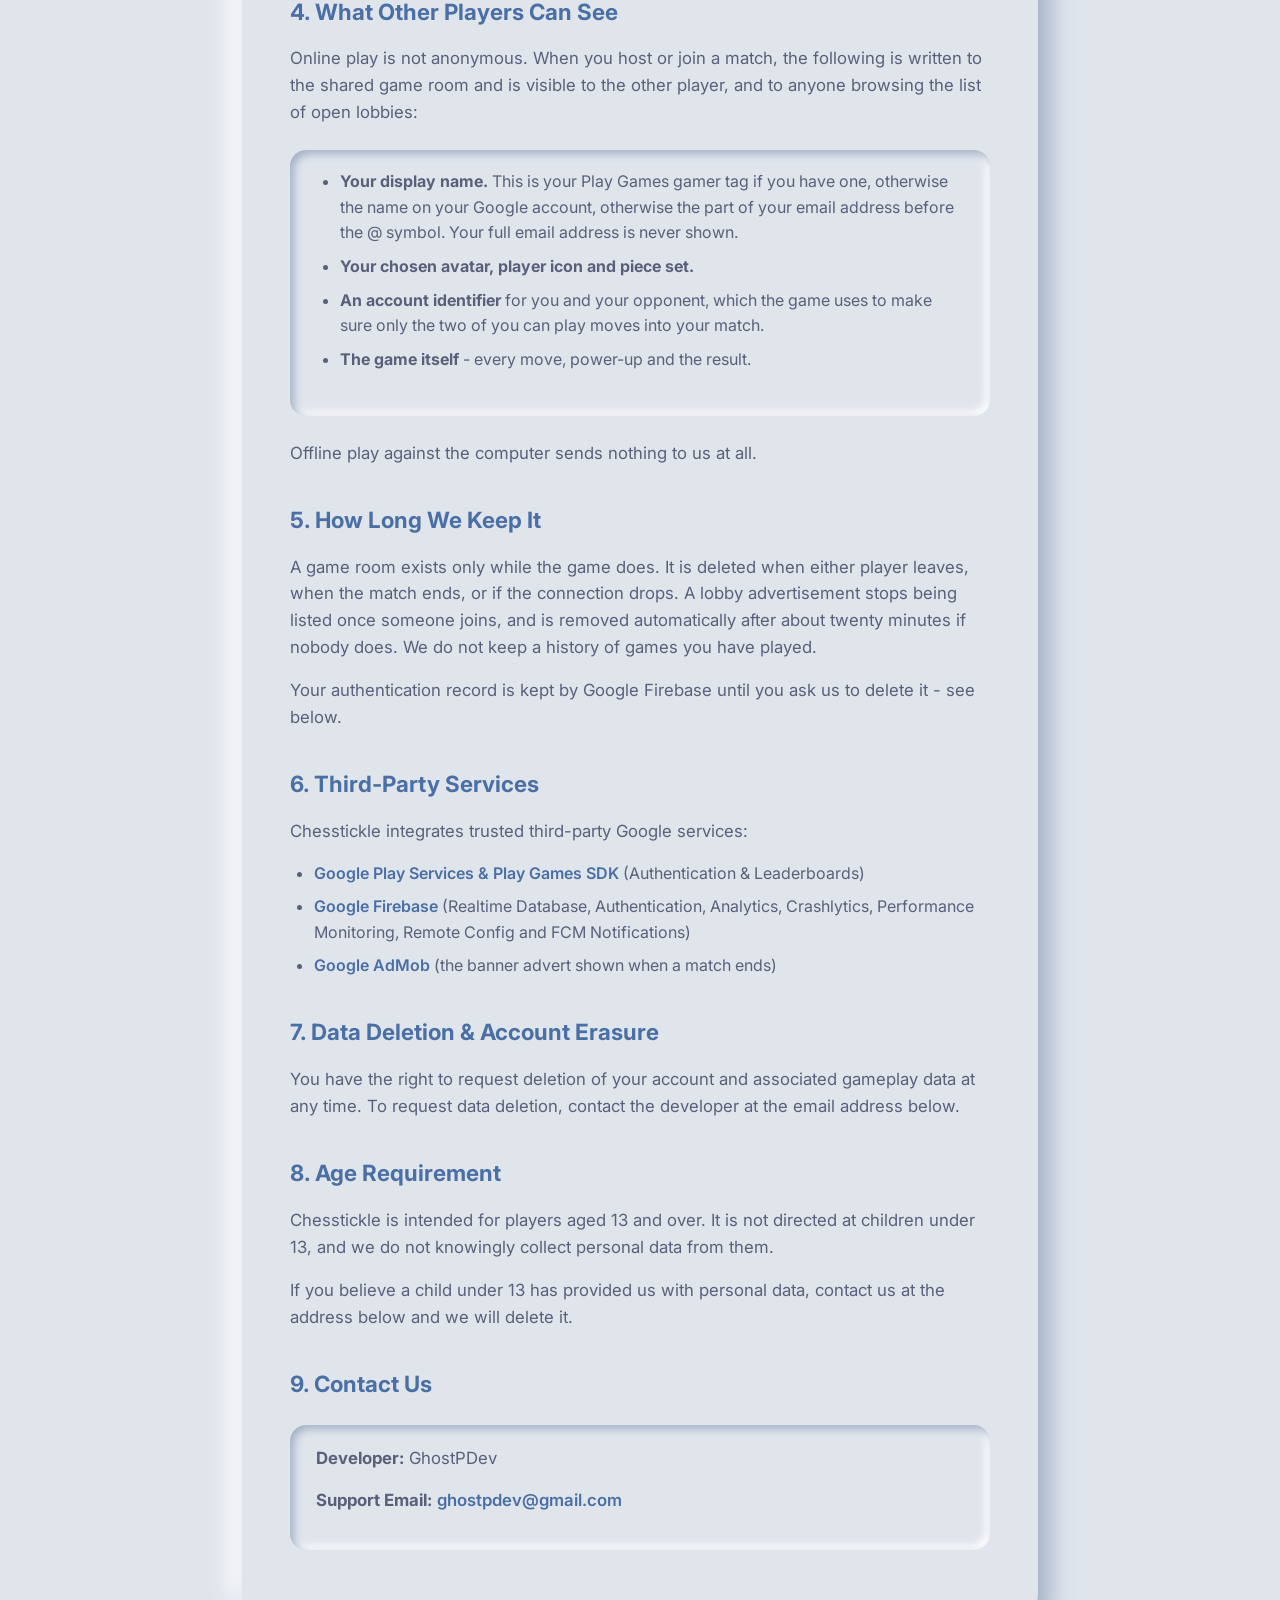
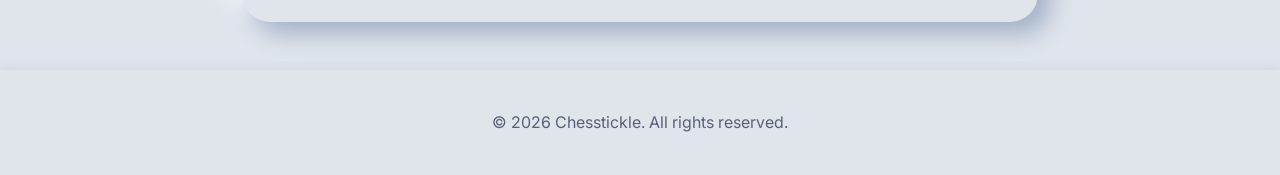
==== commit 14916cfa: "Say that the app shows ads, not just that something reads the ad id Mirrors the chess-web policy. Th" ====
--- a/privacy.html
+++ b/privacy.html
@@ -32,7 +32,8 @@
                         <li><strong>Gameplay & Online Lobby Data:</strong> We store your real-time board states, moves, power-up usages, and matchmaking lobby statuses in our Firebase Realtime Database to deliver smooth online multiplayer.</li>
                         <li><strong>Device Tokens for Updates:</strong> Anonymous Firebase Cloud Messaging (FCM) tokens are used strictly to notify your phone when a new app update is available on Google Play.</li>
                         <li><strong>Crash Reports &amp; Performance Data:</strong> If the app crashes or runs slowly, Firebase Crashlytics and Firebase Performance Monitoring collect the crash details, the device model and Android version, and timing information about how the app ran. This is how we find faults we cannot reproduce ourselves.</li>
-                        <li><strong>Advertising ID:</strong> Google Analytics for Firebase, which we use to understand how the app is used, has access to your device's advertising identifier. You can reset it, or opt out of personalised advertising, in your Android settings under Privacy &rsaquo; Ads.</li>
+                        <li><strong>Advertising ID:</strong> Google Analytics for Firebase, which we use to understand how the app is used, has access to your device's advertising identifier. You can reset it, or opt out of personalised advertising, in your Android settings under Privacy &rsaquo; Ads. Google AdMob, which serves the banner advert shown when a match ends, may also use it to deliver and measure adverts.</li>
+          <li><strong>Advertising:</strong> the app shows a single banner advert on the screen that appears when a match finishes. We do not send AdMob your name, your email address or anything you do in a game. If you are in the European Economic Area or the United Kingdom you are asked to consent before any advert is requested, and nothing is requested if you decline.</li>
                     </ul>
                 </div>
 
@@ -67,6 +68,7 @@
                 <ul>
                     <li><a href="https://policies.google.com/privacy" target="_blank">Google Play Services & Play Games SDK</a> (Authentication & Leaderboards)</li>
                     <li><a href="https://firebase.google.com/support/privacy" target="_blank">Google Firebase</a> (Realtime Database, Authentication, Analytics, Crashlytics, Performance Monitoring, Remote Config and FCM Notifications)</li>
+                    <li><a href="https://support.google.com/admob/answer/6128543" target="_blank">Google AdMob</a> (the banner advert shown when a match ends)</li>
                 </ul>
 
                 <h2 id="data-deletion">7. Data Deletion & Account Erasure</h2>
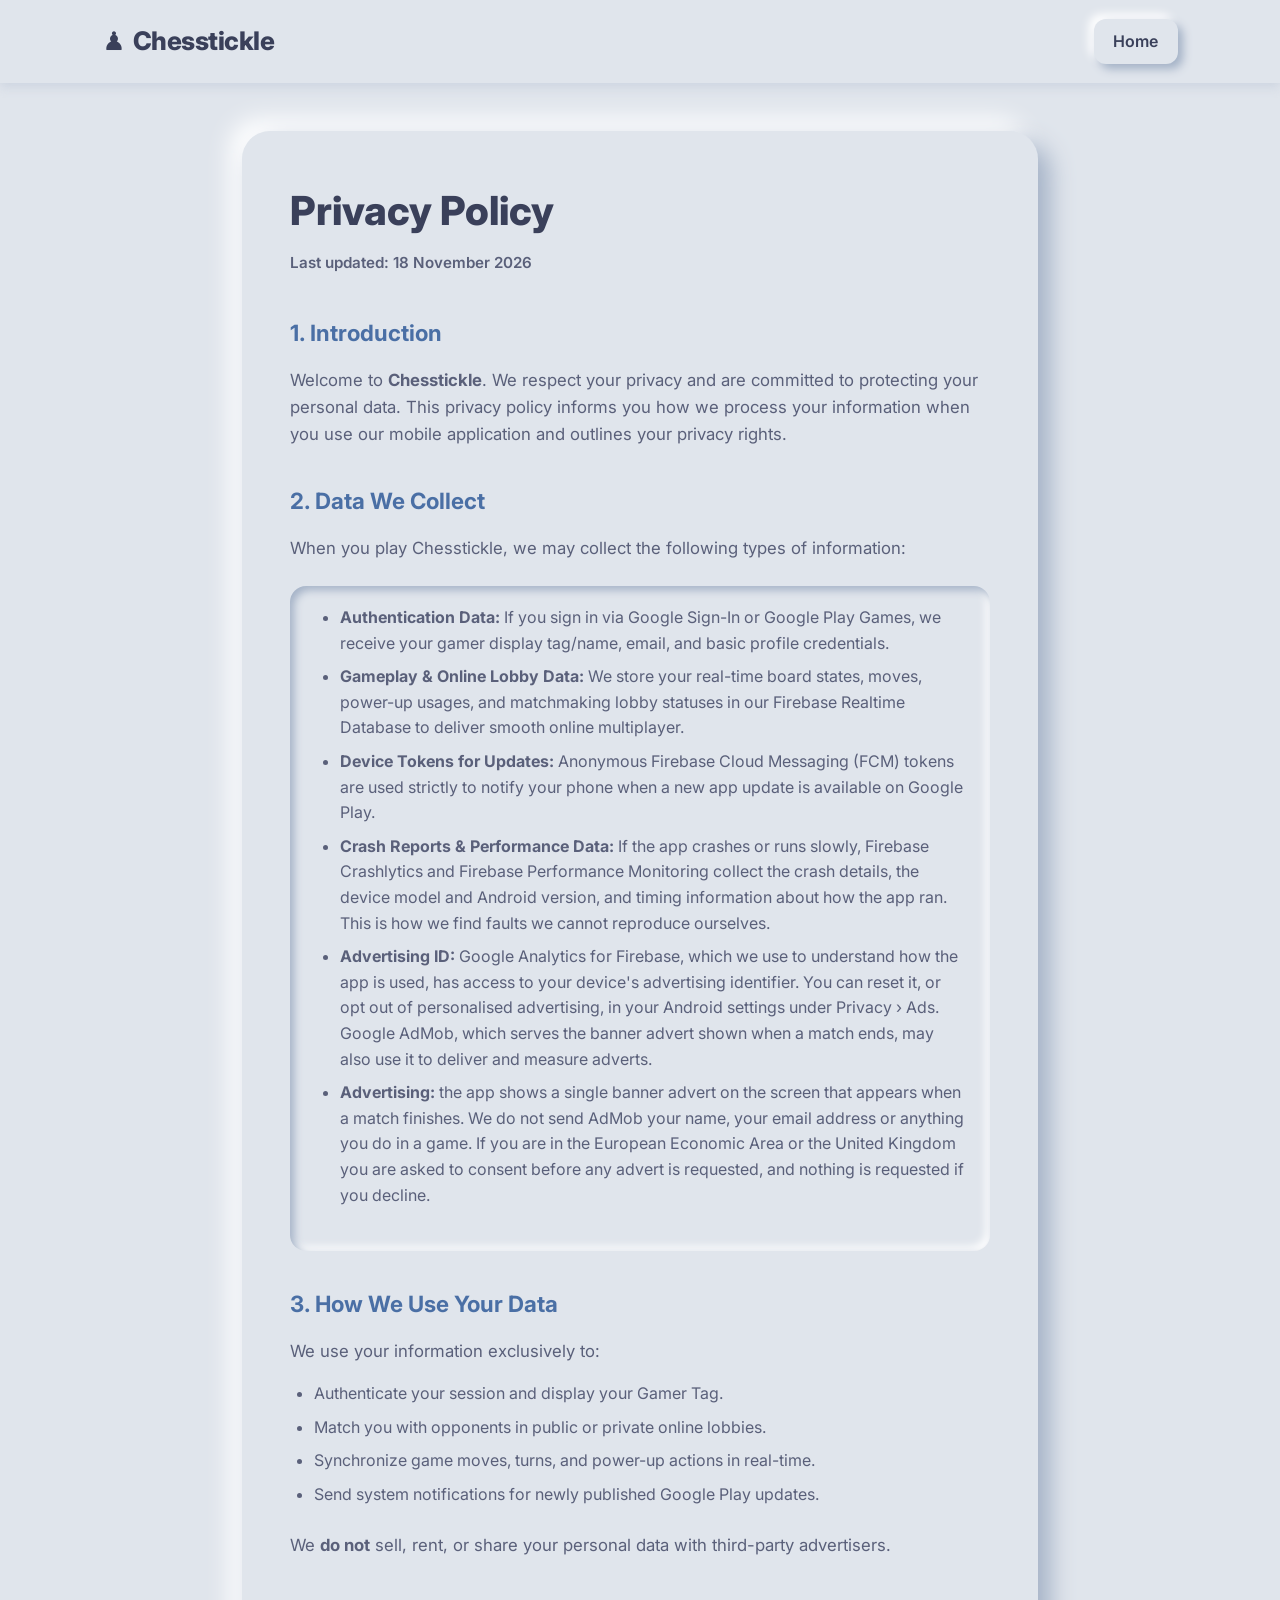
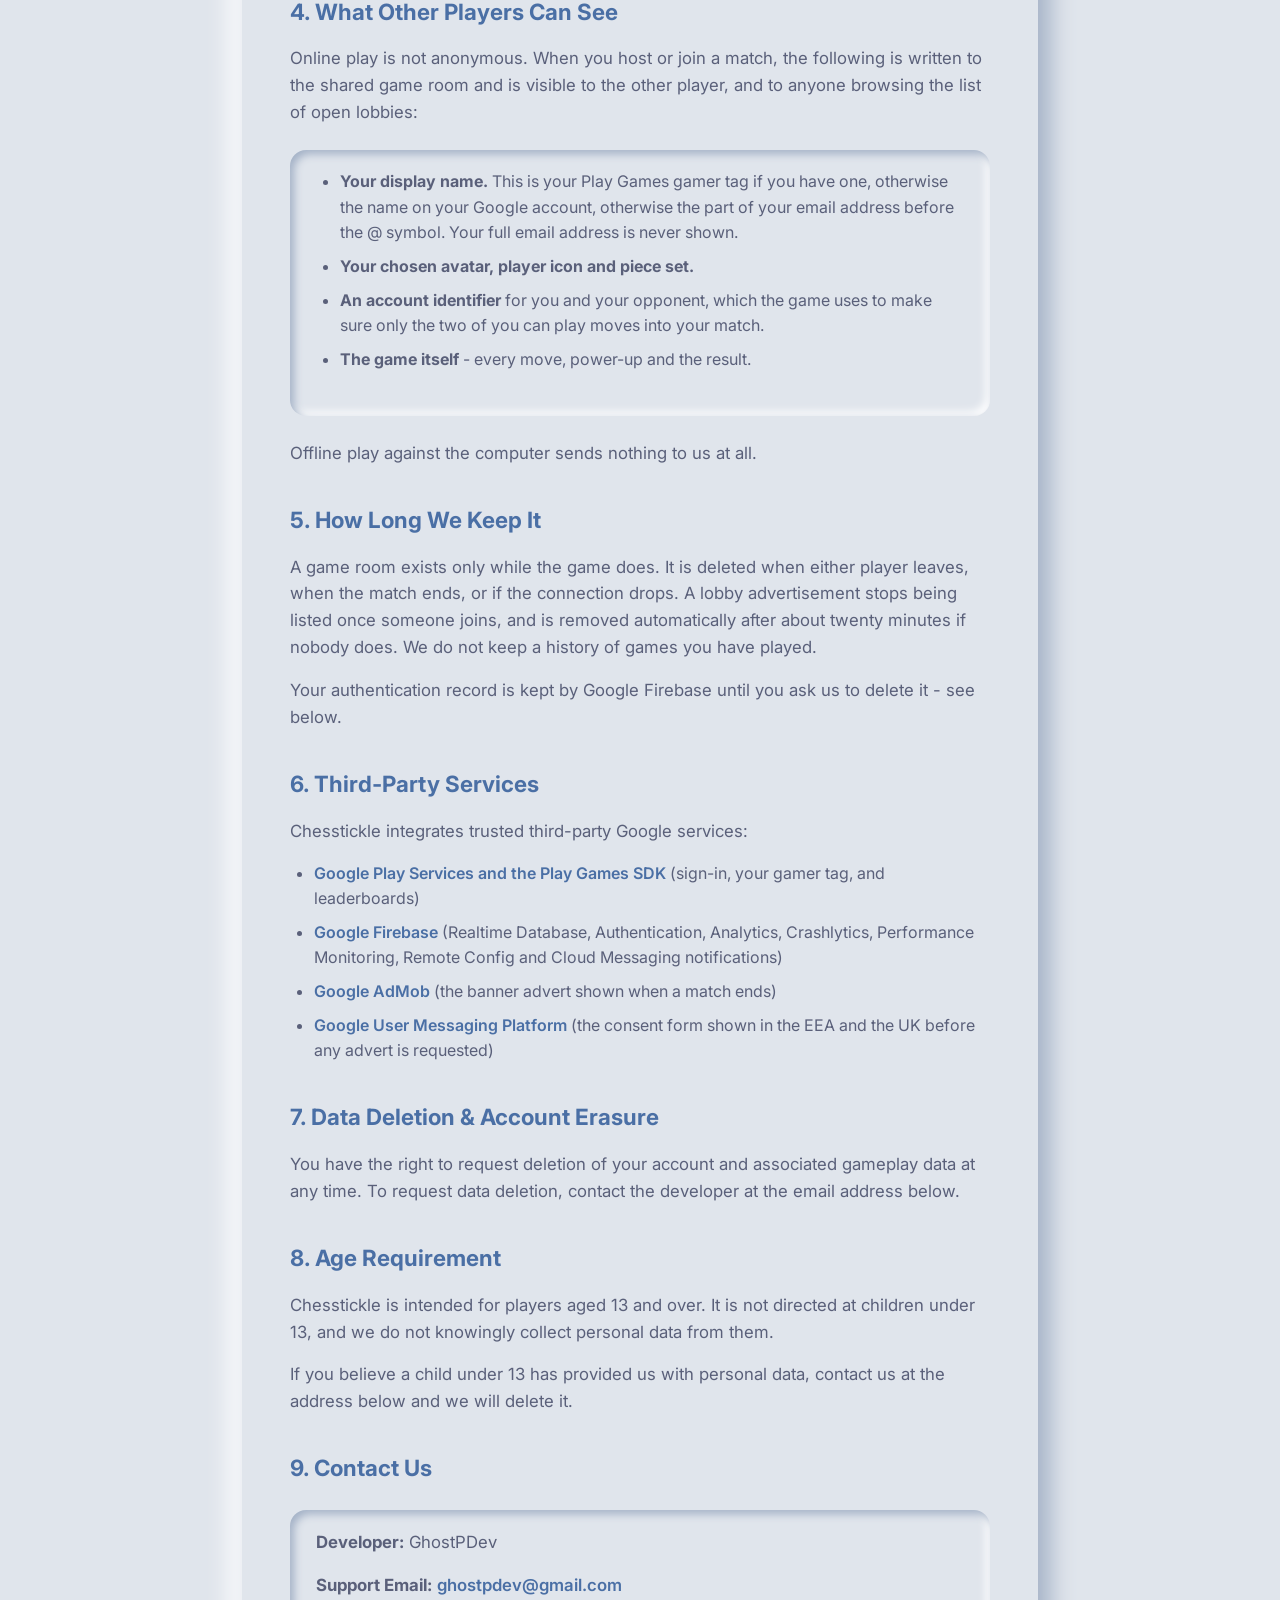
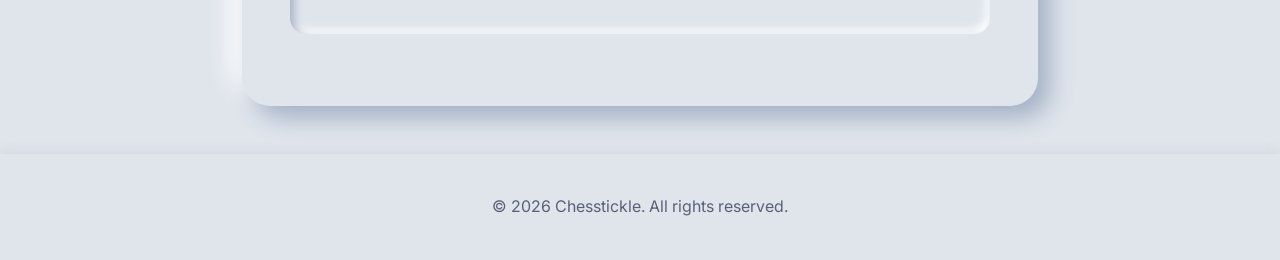
==== commit 3666c6ff: "Name every Google SDK the app actually ships Section 6 listed Play Services, Firebase and AdMob. The" ====
--- a/privacy.html
+++ b/privacy.html
@@ -18,7 +18,7 @@
     <main class="container">
         <section class="policy-card">
             <h1>Privacy Policy</h1>
-            <p class="last-updated">Last updated: 21 August 2026</p>
+            <p class="last-updated">Last updated: 18 November 2026</p>
 
             <div class="content">
                 <h2>1. Introduction</h2>
@@ -66,12 +66,13 @@
                 <h2>6. Third-Party Services</h2>
                 <p>Chesstickle integrates trusted third-party Google services:</p>
                 <ul>
-                    <li><a href="https://policies.google.com/privacy" target="_blank">Google Play Services & Play Games SDK</a> (Authentication & Leaderboards)</li>
-                    <li><a href="https://firebase.google.com/support/privacy" target="_blank">Google Firebase</a> (Realtime Database, Authentication, Analytics, Crashlytics, Performance Monitoring, Remote Config and FCM Notifications)</li>
+                    <li><a href="https://policies.google.com/privacy" target="_blank">Google Play Services and the Play Games SDK</a> (sign-in, your gamer tag, and leaderboards)</li>
+                    <li><a href="https://firebase.google.com/support/privacy" target="_blank">Google Firebase</a> (Realtime Database, Authentication, Analytics, Crashlytics, Performance Monitoring, Remote Config and Cloud Messaging notifications)</li>
                     <li><a href="https://support.google.com/admob/answer/6128543" target="_blank">Google AdMob</a> (the banner advert shown when a match ends)</li>
+                    <li><a href="https://developers.google.com/admob/umt" target="_blank">Google User Messaging Platform</a> (the consent form shown in the EEA and the UK before any advert is requested)</li>
                 </ul>
 
-                <h2 id="data-deletion">7. Data Deletion & Account Erasure</h2>
+                <h2 id="data-deletion">7. Data Deletion &amp; Account Erasure</h2>
                 <p>You have the right to request deletion of your account and associated gameplay data at any time. To request data deletion, contact the developer at the email address below.</p>
 
                 <h2>8. Age Requirement</h2>
